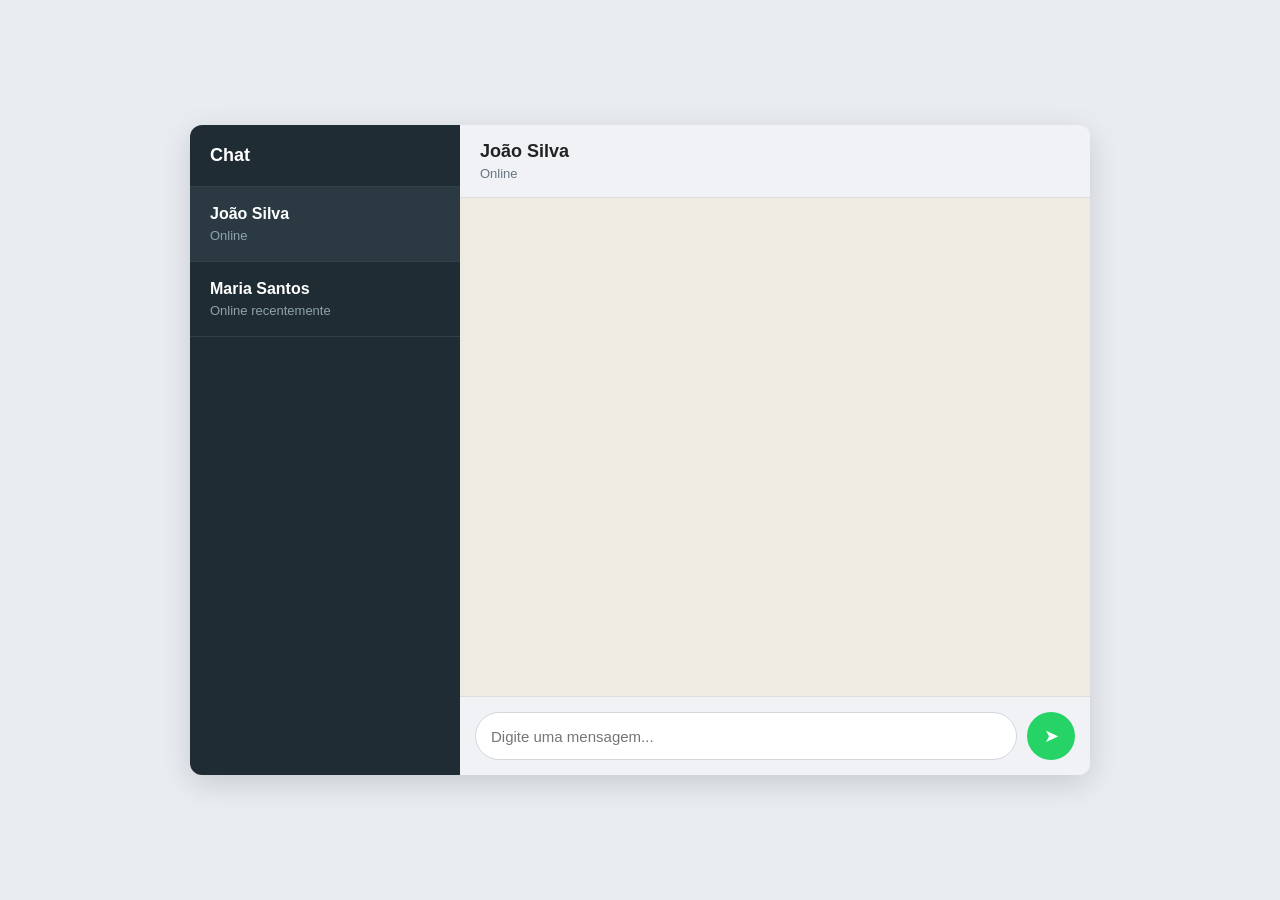
==== pages/chat.html @ 2613cbfc "Chat, perfil e HomePage Foi adicionado a HomePage, adicionado o chat e atualizado alguns erros do pe" ====
<!DOCTYPE html>
<html lang="pt-BR">
<head>
    <meta charset="UTF-8">
    <meta name="viewport" content="width=device-width, initial-scale=1.0">
    <title>Chat - CRUD LocalStorage</title>
    <link rel="stylesheet" href="/style/chat.css">
</head>

<body>

    <div class="chat-container">

        <aside class="sidebar">

            <div class="profile">
                Chat
            </div>

            <div class="contacts" id="contacts"></div>

        </aside>

        <main class="chat">

            <header class="chat-header">
                <h2 id="headerName"></h2>
                <p id="headerStatus"></p>
            </header>

            <section class="messages" id="messages"></section>

            <form class="input-area" id="messageForm">

                <input
                    type="text"
                    id="messageInput"
                    placeholder="Digite uma mensagem..."
                    autocomplete="off"
                >

                <button
                    type="submit"
                    class="send-button"
                    title="Enviar mensagem"
                >
                    ➤
                </button>

            </form>

        </main>

    </div>

    <div class="modal" id="editModal">

        <div class="modal-content">

            <h3>Editar mensagem</h3>

            <input
                type="text"
                id="editInput"
                placeholder="Digite a nova mensagem"
            >

            <div class="modal-buttons">

                <button
                    class="cancel-button"
                    onclick="fecharModal()"
                >
                    Cancelar
                </button>

                <button
                    class="save-button"
                    onclick="salvarEdicao()"
                >
                    Salvar
                </button>

            </div>

        </div>

    </div>

    <script src="/js/chat.js"></script>

</body>
</html>
---- style/chat.css ----
* {
    margin: 0;
    padding: 0;
    box-sizing: border-box;
    font-family: Arial, Helvetica, sans-serif;
}

body {
    background: #e9edf2;
    min-height: 100vh;
    display: flex;
    justify-content: center;
    align-items: center;
}

.chat-container {
    width: 900px;
    max-width: 95%;
    height: 650px;
    background: #ffffff;
    border-radius: 12px;
    overflow: hidden;
    display: flex;
    box-shadow: 0 8px 30px rgba(0, 0, 0, 0.15);
}

.sidebar {
    width: 270px;
    background: #202c33;
    color: white;
    display: flex;
    flex-direction: column;
    height: 100%;
}

.contacts {
    flex: 1;
    overflow-y: auto;
}

.profile {
    padding: 20px;
    border-bottom: 1px solid #344047;
    font-size: 18px;
    font-weight: bold;
}

.profile span {
    display: block;
    font-size: 13px;
    font-weight: normal;
    color: #aebac1;
    margin-top: 5px;
}

.contact {
    padding: 18px 20px;
    border-bottom: 1px solid #344047;
    cursor: pointer;
    transition: background 0.2s;
}

.contact:hover,
.contact.active {
    background: #2a3942;
}

.contact-name {
    font-weight: bold;
    margin-bottom: 5px;
}

.contact-status {
    color: #8fa3ad;
    font-size: 13px;
}

.chat {
    flex: 1;
    display: flex;
    flex-direction: column;
    background: #efeae2;
}

.chat-header {
    background: #f0f2f5;
    padding: 16px 20px;
    border-bottom: 1px solid #ddd;
}

.chat-header h2 {
    font-size: 18px;
    color: #222;
}

.chat-header p {
    font-size: 13px;
    color: #667781;
    margin-top: 4px;
}

.messages {
    flex: 1;
    padding: 25px;
    overflow-y: auto;
    display: flex;
    flex-direction: column;
    gap: 10px;
}

.message {
    max-width: 70%;
    padding: 10px 12px;
    border-radius: 8px;
    position: relative;
    word-wrap: break-word;
}

.message.sent {
    align-self: flex-end;
    background: #d9fdd3;
}

.message.received {
    align-self: flex-start;
    background: #ffffff;
}

.message-text {
    color: #111;
    font-size: 15px;
    line-height: 1.4;
}

.message-info {
    display: flex;
    justify-content: flex-end;
    gap: 8px;
    margin-top: 5px;
    font-size: 11px;
    color: #667781;
}

.message-actions {
    display: flex;
    gap: 5px;
    margin-top: 7px;
    justify-content: flex-end;
}

.message-actions button {
    border: none;
    background: transparent;
    cursor: pointer;
    font-size: 12px;
    color: #54656f;
}

.message-actions button:hover {
    text-decoration: underline;
}

.input-area {
    background: #f0f2f5;
    padding: 15px;
    display: flex;
    gap: 10px;
    border-top: 1px solid #ddd;
}

.input-area input {
    flex: 1;
    padding: 13px 15px;
    border: 1px solid #d1d7db;
    border-radius: 25px;
    outline: none;
    font-size: 15px;
}

.input-area input:focus {
    border-color: #25d366;
}

.send-button {
    width: 48px;
    height: 48px;
    border: none;
    border-radius: 50%;
    background: #25d366;
    color: white;
    cursor: pointer;
    font-size: 18px;
}

.send-button:hover {
    background: #1ebe5d;
}

.modal {
    position: fixed;
    inset: 0;
    background: rgba(0, 0, 0, 0.5);
    display: none;
    justify-content: center;
    align-items: center;
}

.modal.active {
    display: flex;
}

.modal-content {
    width: 400px;
    max-width: 90%;
    background: white;
    padding: 25px;
    border-radius: 10px;
}

.modal-content h3 {
    margin-bottom: 15px;
}

.modal-content input {
    width: 100%;
    padding: 12px;
    border: 1px solid #ccc;
    border-radius: 6px;
    margin-bottom: 15px;
    outline: none;
}

.modal-buttons {
    display: flex;
    justify-content: flex-end;
    gap: 10px;
}

.modal-buttons button {
    padding: 9px 16px;
    border: none;
    border-radius: 6px;
    cursor: pointer;
}

.cancel-button {
    background: #ddd;
}

.save-button {
    background: #25d366;
    color: white;
}

@media (max-width: 700px) {
    .chat-container {
        height: 100vh;
        max-width: 100%;
        border-radius: 0;
    }

    .sidebar {
        display: none;
    }

    .message {
        max-width: 85%;
    }
}
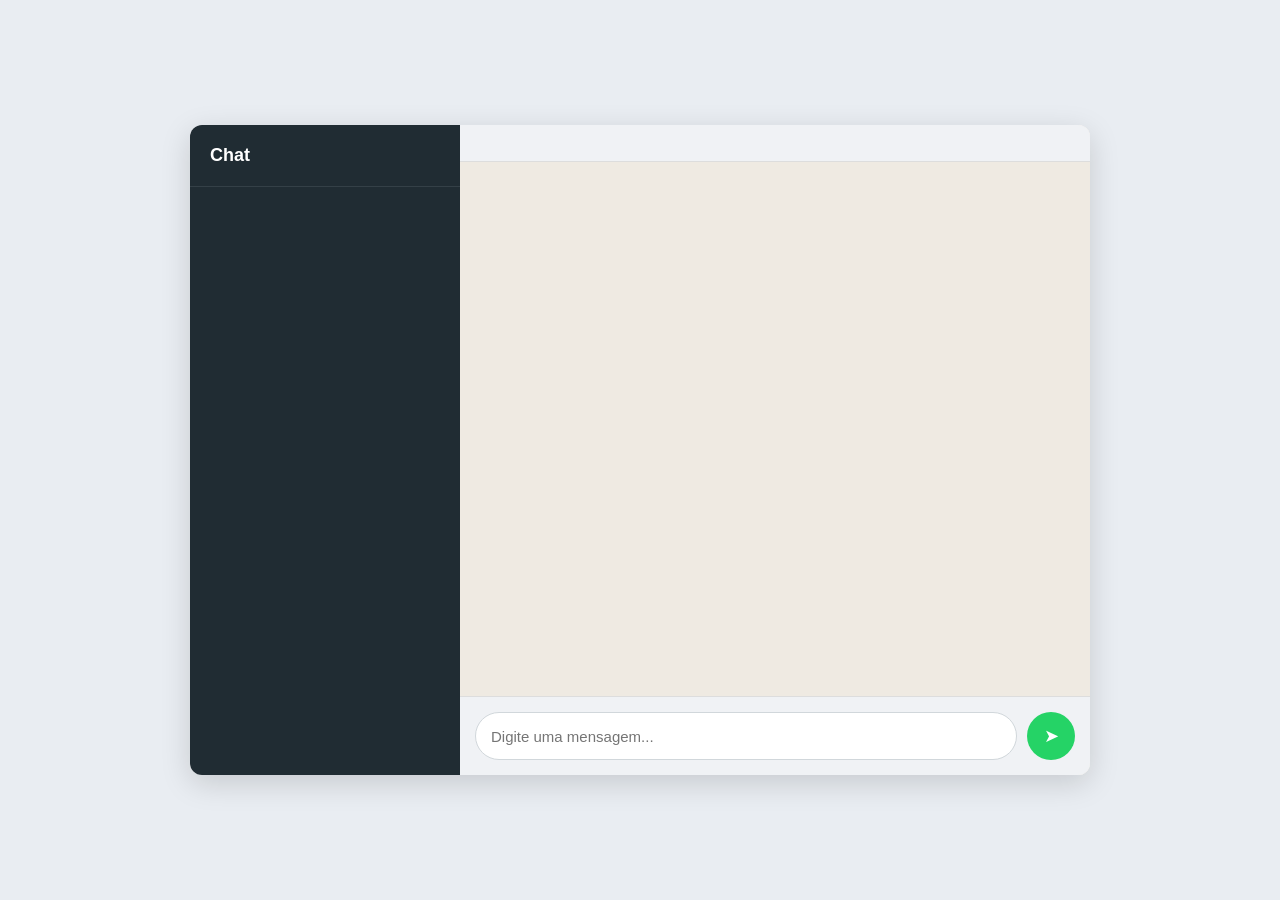
==== commit 3d3acc54: "feat: add chat crud" ====
--- a/pages/chat.html
+++ b/pages/chat.html
@@ -3,8 +3,8 @@
 <head>
     <meta charset="UTF-8">
     <meta name="viewport" content="width=device-width, initial-scale=1.0">
-    <title>Chat - CRUD LocalStorage</title>
-    <link rel="stylesheet" href="/style/chat.css">
+    <title>Chat - CRUD</title>
+    <link rel="stylesheet" href="../style/chat.css">
 </head>
 
 <body>
@@ -87,7 +87,7 @@
 
     </div>
 
-    <script src="/js/chat.js"></script>
+    <script src="../js/chat-crud.js"></script>
 
 </body>
 </html>
